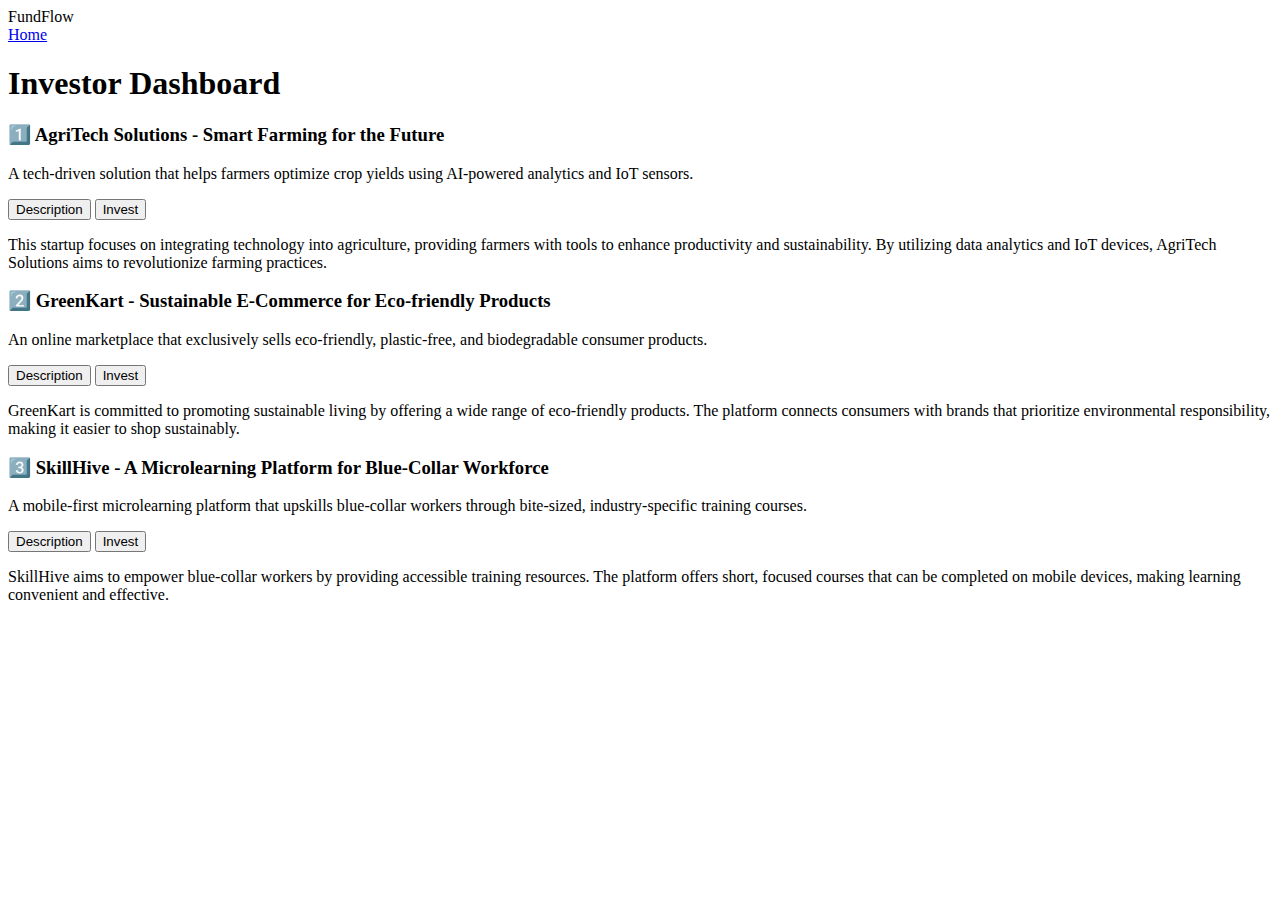
==== pages/investor-dashboard.html @ 6ccebcf6 "Add files via upload" ====
<!DOCTYPE html>
<html lang="en">
  <head>
    <meta charset="UTF-8" />
    <meta name="viewport" content="width=device-width, initial-scale=1.0" />
    <title>Investor Dashboard - FundFlow</title>
    <link rel="stylesheet" href="../styles.css" />
  </head>
  <body>
    <header class="header">
      <div class="brand">FundFlow</div>
      <nav>
        <a href="../index.html" class="nav-link">Home</a>
      </nav>
    </header>

    <main class="main-dashboard">
      <h1>Investor Dashboard</h1>
      <div class="welcome-message"></div>
      <div class="startup-list">
        <div class="startup-item startup-box">
          <h3>1️⃣ AgriTech Solutions - Smart Farming for the Future</h3>
          <p class="short-description">
            A tech-driven solution that helps farmers optimize crop yields using
            AI-powered analytics and IoT sensors.
          </p>
          <button
            class="description-btn read-more-btn"
            onclick="toggleDescription(this)"
            data-id="1"
          >
            Description
          </button>
          <button class="invest-btn" data-id="1">Invest</button>
          <div class="expanded-description hidden">
            <p class="long-description">
              This startup focuses on integrating technology into agriculture,
              providing farmers with tools to enhance productivity and
              sustainability. By utilizing data analytics and IoT devices,
              AgriTech Solutions aims to revolutionize farming practices.
            </p>
          </div>
        </div>
        <div class="startup-item">
          <h3>
            2️⃣ GreenKart - Sustainable E-Commerce for Eco-friendly Products
          </h3>
          <p>
            An online marketplace that exclusively sells eco-friendly,
            plastic-free, and biodegradable consumer products.
          </p>
          <button class="description-btn" data-id="2">Description</button>
          <button class="invest-btn" data-id="2">Invest</button>
          <div class="expanded-description hidden">
            <p>
              GreenKart is committed to promoting sustainable living by offering
              a wide range of eco-friendly products. The platform connects
              consumers with brands that prioritize environmental
              responsibility, making it easier to shop sustainably.
            </p>
          </div>
        </div>
        <div class="startup-item">
          <h3>
            3️⃣ SkillHive - A Microlearning Platform for Blue-Collar Workforce
          </h3>
          <p>
            A mobile-first microlearning platform that upskills blue-collar
            workers through bite-sized, industry-specific training courses.
          </p>
          <button class="description-btn" data-id="3">Description</button>
          <button class="invest-btn" data-id="3">Invest</button>
          <div class="expanded-description hidden">
            <p>
              SkillHive aims to empower blue-collar workers by providing
              accessible training resources. The platform offers short, focused
              courses that can be completed on mobile devices, making learning
              convenient and effective.
            </p>
          </div>
        </div>
      </div>
    </main>

    <script src="../app.js"></script>
  </body>
</html>
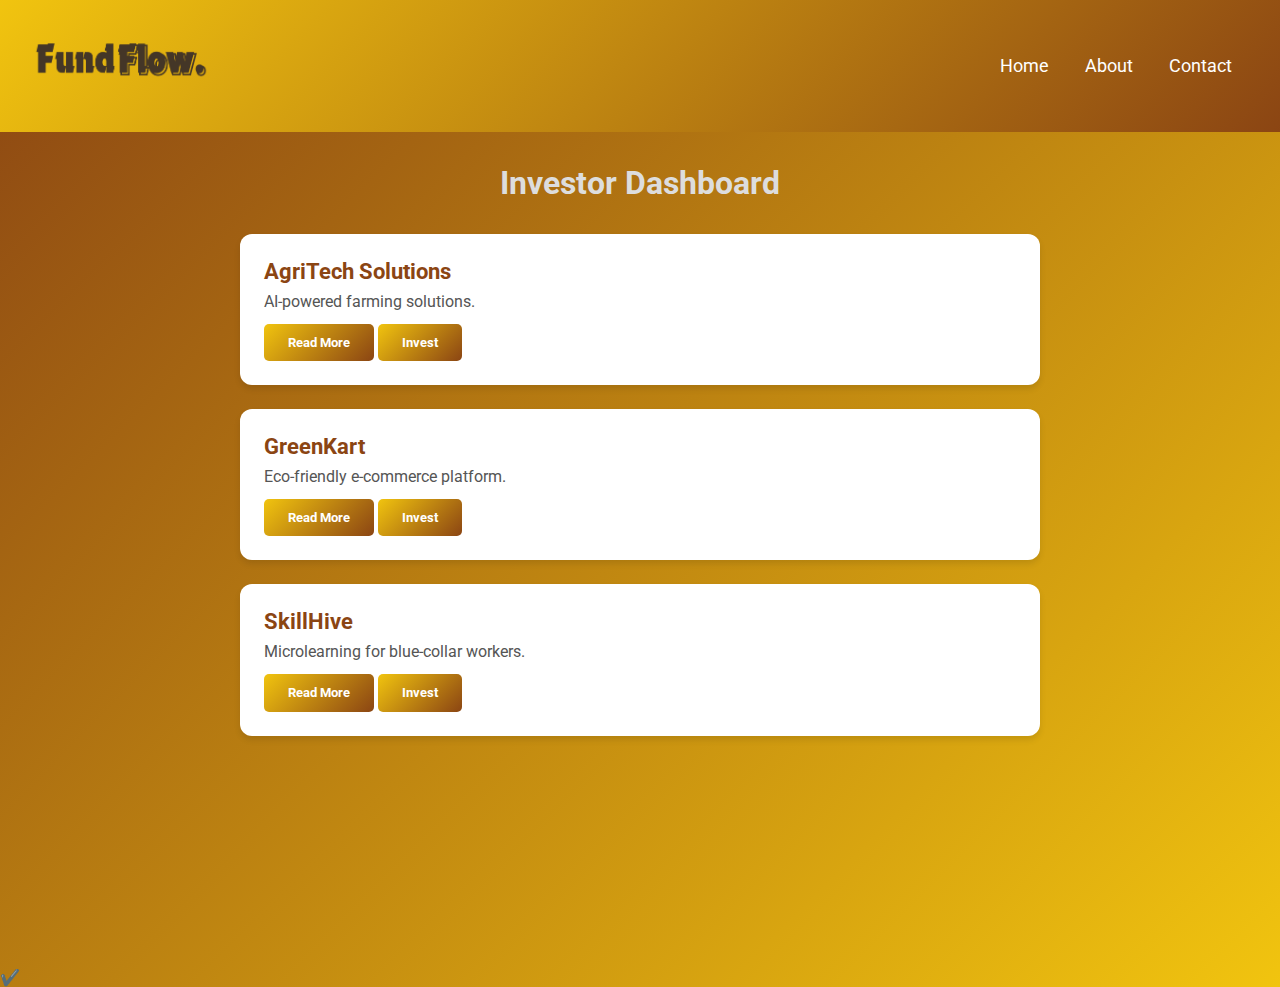
==== commit d9b572fc: "Update investor-dashboard.html" ====
--- a/pages/investor-dashboard.html
+++ b/pages/investor-dashboard.html
@@ -7,80 +7,45 @@
     <link rel="stylesheet" href="../styles.css" />
   </head>
   <body>
+    <!-- <header class="header">
+      <div class="brand">FundFlow</div>
+      <nav><a href="../index.html" class="nav-link">Home</a></nav>
+    </header> -->
     <header class="header">
-      <div class="brand">FundFlow</div>
+      <img src="..\Fund.png" alt="FundFlow Logo" class="brand-logo" />
+
       <nav>
         <a href="../index.html" class="nav-link">Home</a>
+        <a href="#" class="nav-link">About</a>
+        <a href="#" class="nav-link">Contact</a>
       </nav>
     </header>
 
     <main class="main-dashboard">
-      <h1>Investor Dashboard</h1>
+      <h1 class="investor-dashboard">Investor Dashboard</h1>
       <div class="welcome-message"></div>
-      <div class="startup-list">
-        <div class="startup-item startup-box">
-          <h3>1️⃣ AgriTech Solutions - Smart Farming for the Future</h3>
-          <p class="short-description">
-            A tech-driven solution that helps farmers optimize crop yields using
-            AI-powered analytics and IoT sensors.
-          </p>
-          <button
-            class="description-btn read-more-btn"
-            onclick="toggleDescription(this)"
-            data-id="1"
-          >
-            Description
-          </button>
-          <button class="invest-btn" data-id="1">Invest</button>
-          <div class="expanded-description hidden">
-            <p class="long-description">
-              This startup focuses on integrating technology into agriculture,
-              providing farmers with tools to enhance productivity and
-              sustainability. By utilizing data analytics and IoT devices,
-              AgriTech Solutions aims to revolutionize farming practices.
-            </p>
-          </div>
-        </div>
-        <div class="startup-item">
-          <h3>
-            2️⃣ GreenKart - Sustainable E-Commerce for Eco-friendly Products
-          </h3>
-          <p>
-            An online marketplace that exclusively sells eco-friendly,
-            plastic-free, and biodegradable consumer products.
-          </p>
-          <button class="description-btn" data-id="2">Description</button>
-          <button class="invest-btn" data-id="2">Invest</button>
-          <div class="expanded-description hidden">
-            <p>
-              GreenKart is committed to promoting sustainable living by offering
-              a wide range of eco-friendly products. The platform connects
-              consumers with brands that prioritize environmental
-              responsibility, making it easier to shop sustainably.
-            </p>
-          </div>
-        </div>
-        <div class="startup-item">
-          <h3>
-            3️⃣ SkillHive - A Microlearning Platform for Blue-Collar Workforce
-          </h3>
-          <p>
-            A mobile-first microlearning platform that upskills blue-collar
-            workers through bite-sized, industry-specific training courses.
-          </p>
-          <button class="description-btn" data-id="3">Description</button>
-          <button class="invest-btn" data-id="3">Invest</button>
-          <div class="expanded-description hidden">
-            <p>
-              SkillHive aims to empower blue-collar workers by providing
-              accessible training resources. The platform offers short, focused
-              courses that can be completed on mobile devices, making learning
-              convenient and effective.
-            </p>
-          </div>
-        </div>
+      <div class="startup-list"></div>
+    </main>
+
+    <div id="investmentForm" class="modal hidden">
+      <div class="modal-content">
+        <span class="close-btn" onclick="closeInvestmentForm()">&times;</span>
+        <h2 id="startupName"></h2>
+        <form id="investmentFormFields">
+          <label for="investorName">Name:</label>
+          <input type="text" id="investorName" required />
+
+          <label for="investorEmail">Email:</label>
+          <input type="email" id="investorEmail" required />
+
+          <label for="investmentAmount">Investment Amount:</label>
+          <input type="number" id="investmentAmount" min="1" required />
+
+          <button type="submit">Confirm Investment</button>
+        </form>
       </div>
-    </main>
+    </div>
+    <div class="success-tick">✔️</div>
 
     <script src="../app.js"></script>
   </body>
--- a/styles.css
+++ b/styles.css
@@ -0,0 +1,314 @@
+@import url("https://fonts.googleapis.com/css2?family=Roboto:wght@300;400;500;700&display=swap");
+
+:root {
+  --primary-color: #8b4513; /* Brown */
+  --secondary-color: #f1c40f; /* Yellow */
+  --text-dark: #2d2d2d;
+  --text-light: #ffffff;
+  --background: linear-gradient(135deg, #8b4513, #f1c40f);
+  --gradient: linear-gradient(
+    135deg,
+    var(--secondary-color),
+    var(--primary-color)
+  );
+  --gradient2: linear-gradient(135deg, #e68139, #e3c756);
+}
+
+* {
+  margin: 0;
+  padding: 0;
+  box-sizing: border-box;
+  font-family: "Roboto", Arial, sans-serif;
+}
+
+body {
+  background: var(--background);
+  color: var(--text-dark);
+  min-height: 100vh;
+}
+
+/* Header */
+.header {
+  background: var(--gradient);
+  padding: 1rem 2rem;
+  display: flex;
+  justify-content: space-between;
+  align-items: center;
+  color: var(--text-light);
+}
+
+/* .brand {
+  font-size: 1.8rem;
+  font-weight: bold;
+  letter-spacing: 1px;
+} */
+
+.brand-logo {
+  height: 100px; /* Adjust as needed */
+  width: auto; /* Maintain aspect ratio */
+}
+
+.nav-link {
+  color: var(--text-light);
+  font-size: 1.1rem;
+  text-decoration: none;
+  transition: opacity 0.3s, transform 0.2s;
+  padding: 0.5rem 1rem;
+  border-radius: 5px;
+}
+
+.nav-link:hover {
+  opacity: 0.8;
+  font-size: 1.2rem;
+  transform: scale(1.5);
+}
+
+.hero {
+  margin-top: 10px;
+  color: #ddd;
+  text-align: center;
+}
+.investor-dashboard {
+  color: #ddd;
+  text-align: center;
+}
+.welcome-message {
+  color: #ddd;
+  text-align: center;
+}
+
+/* Main Dashboard */
+.main-dashboard {
+  padding: 2rem;
+  min-height: calc(100vh - 4rem);
+}
+
+.dashboard-container {
+  display: flex;
+  justify-content: center;
+  gap: 2rem;
+  flex-wrap: wrap;
+  max-width: 1200px;
+  margin: 0 auto;
+}
+
+.dashboard-card {
+  background: var(--gradient2);
+  color: var(--text-light);
+  padding: 2rem;
+  border-radius: 10px;
+  box-shadow: 0 8px 10px rgba(0, 0, 0, 0.1);
+  text-align: center;
+  width: 300px;
+  transition: transform 0.3s;
+}
+
+.dashboard-card:hover {
+  transform: translateY(-5px);
+}
+
+.icon {
+  font-size: 3rem;
+  margin-bottom: 1rem;
+}
+
+.dashboard-btn {
+  background: var(--gradient);
+  color: var(--text-light);
+  border: none;
+  padding: 0.8rem 1.5rem;
+  border-radius: 5px;
+  cursor: pointer;
+  margin-top: 1rem;
+  transition: opacity 0.3s;
+}
+
+.dashboard-btn:hover {
+  opacity: 0.9;
+}
+
+.startup-list {
+  display: flex;
+  flex-direction: column;
+  gap: 1.5rem;
+  max-width: 800px;
+  margin: 2rem auto;
+}
+
+.startup-item {
+  background: var(--text-light);
+  padding: 1.5rem;
+  border-radius: 12px;
+  box-shadow: 0 4px 6px rgba(0, 0, 0, 0.1);
+  transition: transform 0.3s, box-shadow 0.3s;
+  position: relative;
+}
+
+.startup-item:hover {
+  transform: translateY(-5px);
+  box-shadow: 0 6px 10px rgba(0, 0, 0, 0.15);
+}
+
+h3 {
+  color: var(--primary-color);
+  font-size: 1.4rem;
+  margin-bottom: 0.5rem;
+}
+
+.short-description {
+  font-size: 1rem;
+  color: #555;
+}
+
+/* Buttons */
+.invest-btn,
+.description-btn,
+.dashboard-btn {
+  background: var(--gradient);
+  color: var(--text-light);
+  border: none;
+  padding: 0.7rem 1.5rem;
+  border-radius: 5px;
+  cursor: pointer;
+  margin-top: 0.8rem;
+  transition: all 0.3s;
+  font-weight: bold;
+}
+
+.invest-btn:hover,
+.description-btn:hover {
+  opacity: 0.9;
+  transform: scale(1.05);
+}
+
+/* Expanded Description - Hidden by Default */
+.expanded-description {
+  display: none; /* Hidden by default */
+  margin-top: 1rem;
+  padding: 1rem;
+  background: #fafafa;
+  border-radius: 10px;
+  border: 1px solid #ddd;
+  color: #333;
+  font-size: 1rem;
+  text-align: left;
+}
+
+/* Show Expanded Description When Active */
+.expanded-description.active {
+  display: block;
+}
+
+/* Modal */
+.modal {
+  display: none;
+  position: fixed;
+  top: 0;
+  left: 0;
+  width: 100%;
+  height: 100%;
+  background: rgba(0, 0, 0, 0.6);
+  justify-content: center;
+  align-items: center;
+}
+
+.modal-content {
+  background: var(--text-light);
+  padding: 2rem;
+  border-radius: 12px;
+  width: 90%;
+  max-width: 450px;
+  text-align: center;
+  position: fixed;
+  animation: fadeIn 0.3s;
+}
+
+.close-btn {
+  position: absolute;
+  right: 1rem;
+  top: 1rem;
+  font-size: 1.5rem;
+  cursor: pointer;
+  color: var(--primary-color);
+  transition: color 0.3s;
+}
+
+.close-btn:hover {
+  color: var(--secondary-color);
+}
+
+/* Form */
+form {
+  display: flex;
+  flex-direction: column;
+  gap: 1rem;
+}
+
+input {
+  padding: 0.8rem;
+  border: 1px solid #ddd;
+  border-radius: 5px;
+  font-size: 1rem;
+}
+
+button[type="submit"] {
+  background: var(--gradient);
+  color: var(--text-light);
+  padding: 0.8rem;
+  border-radius: 5px;
+  cursor: pointer;
+  font-size: 1.1rem;
+  font-weight: bold;
+}
+
+button[type="submit"]:hover {
+  opacity: 0.9;
+  transform: scale(1.05);
+}
+
+/* Responsive Design */
+@media (max-width: 768px) {
+  .startup-list {
+    padding: 1rem;
+  }
+
+  .startup-item {
+    padding: 1rem;
+  }
+
+  .header {
+    flex-direction: column;
+    text-align: center;
+  }
+
+  .nav-link {
+    margin-top: 0.5rem;
+  }
+}
+
+/* Animations */
+@keyframes fadeIn {
+  from {
+    opacity: 0;
+    transform: scale(0.95);
+  }
+  to {
+    opacity: 1;
+    transform: scale(1);
+  }
+}
+
+@keyframes fadeOut {
+  0% {
+    opacity: 1;
+    transform: scale(1);
+  }
+  50% {
+    opacity: 1;
+    transform: scale(1.2);
+  }
+  100% {
+    opacity: 0;
+    transform: scale(1);
+  }
+}
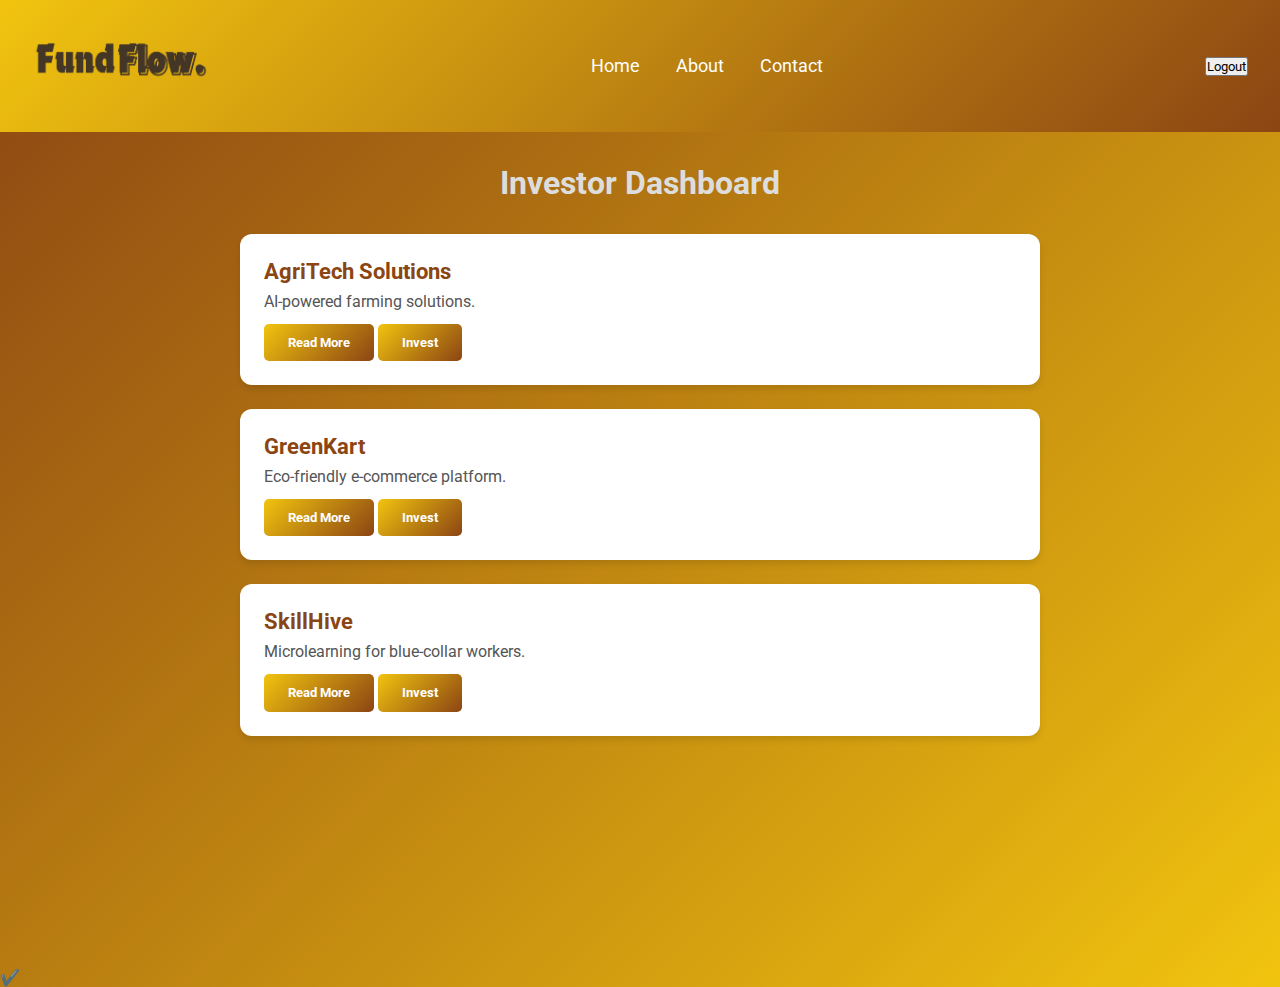
==== commit da6a1a05: "Update investor-dashboard.html" ====
--- a/pages/investor-dashboard.html
+++ b/pages/investor-dashboard.html
@@ -6,6 +6,7 @@
     <title>Investor Dashboard - FundFlow</title>
     <link rel="stylesheet" href="../styles.css" />
   </head>
+
   <body>
     <!-- <header class="header">
       <div class="brand">FundFlow</div>
@@ -19,6 +20,7 @@
         <a href="#" class="nav-link">About</a>
         <a href="#" class="nav-link">Contact</a>
       </nav>
+      <button id="logoutButton" class="logout-btn">Logout</button>
     </header>
 
     <main class="main-dashboard">
--- a/styles.css
+++ b/styles.css
@@ -66,6 +66,7 @@
 .hero {
   margin-top: 10px;
   color: #ddd;
+
   text-align: center;
 }
 .investor-dashboard {
@@ -80,6 +81,7 @@
 /* Main Dashboard */
 .main-dashboard {
   padding: 2rem;
+  /* background-color: #e3c756; */
   min-height: calc(100vh - 4rem);
 }
 
